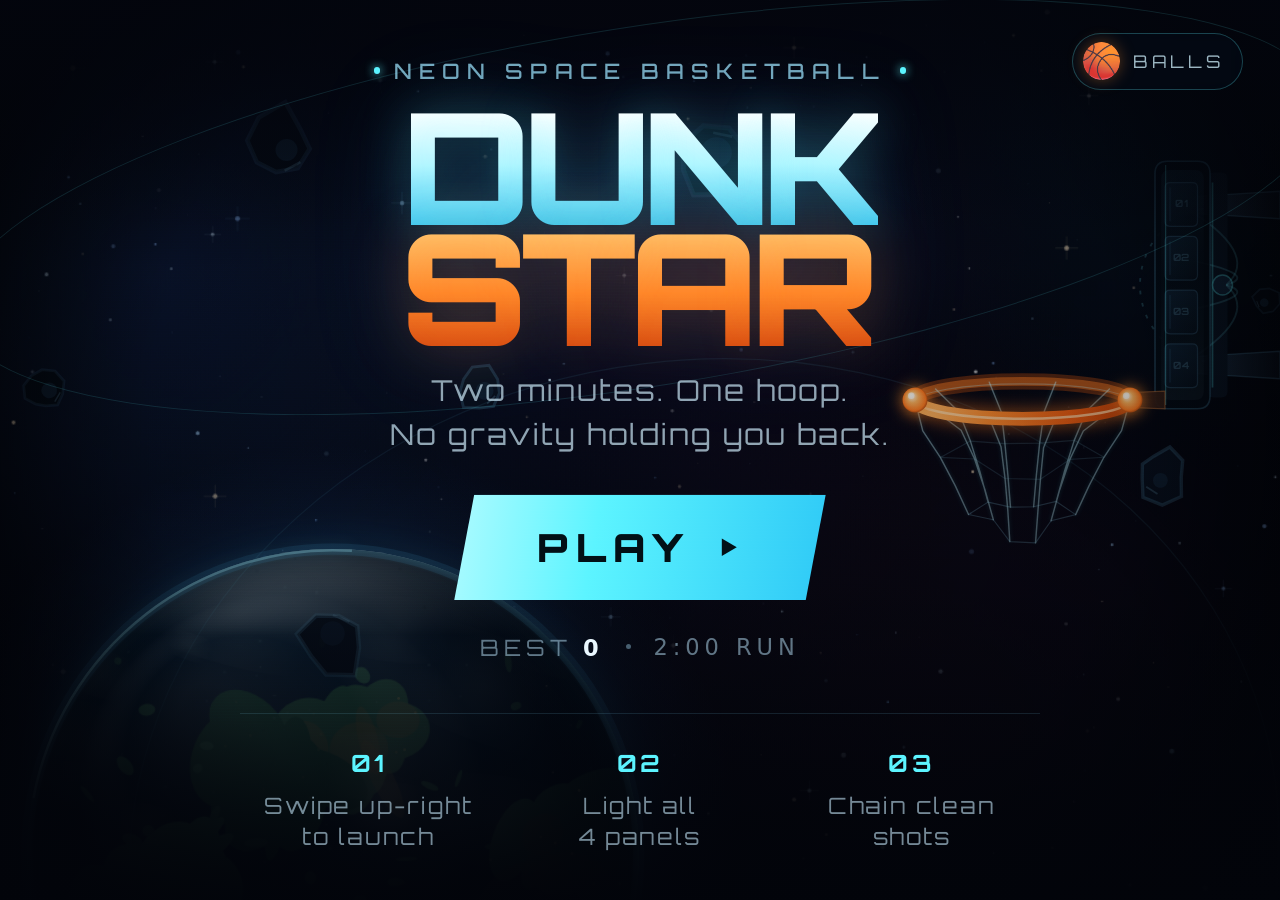
==== dunkstar/index.html @ ee6a5f6f "update 1.0" ====
<!DOCTYPE html>
<html lang="en">
<head>
  <meta charset="utf-8">
  <meta name="viewport" content="width=device-width, initial-scale=1, viewport-fit=cover, maximum-scale=1, user-scalable=no">
  <meta name="theme-color" content="#04060f">
  <meta name="color-scheme" content="dark">
  <meta name="description" content="DUNKSTAR — a two-minute neon space-basketball shootout. Drag to aim, chain clean shots and light all four backboard panels.">
  <title>DUNKSTAR — Neon Space Basketball</title>

  <!-- Installable app shell: home-screen icon, fullscreen launch, offline play. -->
  <link rel="manifest" href="./manifest.webmanifest">
  <meta name="mobile-web-app-capable" content="yes">
  <meta name="apple-mobile-web-app-capable" content="yes">
  <meta name="apple-mobile-web-app-status-bar-style" content="black-translucent">
  <meta name="apple-mobile-web-app-title" content="DUNKSTAR">
  <link rel="apple-touch-icon" sizes="180x180" href="./assets/icons/icon-180.png">
  <link rel="icon" type="image/svg+xml" href="./assets/icons/icon.svg">

  <link rel="stylesheet" href="./styles.css?v=12">
</head>
<body>
  <div id="app">
    <div id="stage">
      <canvas id="game" width="1280" height="720" aria-label="Dunkstar arcade basketball court"></canvas>

      <div id="hud" class="hud hidden">
        <div class="hud-top">
          <div class="hud-timer">
            <span class="hud-label">TIME</span>
            <span id="timer" class="timer">2:00</span>
            <div id="pips" class="pips" role="img" aria-label="Backboard panels lit: 0 of 4">
              <i></i><i></i><i></i><i></i>
            </div>
          </div>

          <div class="hud-score">
            <span class="hud-label">SCORE</span>
            <span id="score" class="score">0</span>
            <span id="best-hud" class="hud-best">BEST 0</span>
          </div>

          <div class="hud-buttons">
            <button id="btn-mute" class="icon-btn" type="button" aria-label="Mute sound" title="Sound">
              <svg viewBox="0 0 24 24" aria-hidden="true">
                <path class="spk" d="M4 9.5v5h3.4L13 19V5L7.4 9.5H4z"></path>
                <path class="wave" d="M16.2 8.4a5 5 0 0 1 0 7.2M18.9 5.7a8.8 8.8 0 0 1 0 12.6"></path>
                <path class="slash" d="M5 5l14 14"></path>
              </svg>
            </button>
            <button id="btn-pause" class="icon-btn" type="button" aria-label="Pause game" title="Pause">
              <svg viewBox="0 0 24 24" aria-hidden="true">
                <path class="fill" d="M7 5h3.6v14H7zM13.4 5H17v14h-3.6z"></path>
              </svg>
            </button>
          </div>
        </div>

        <div class="streak" id="streak">
          <div class="streak-top">
            <span id="streak-name">CLEAN SHOT</span>
            <span id="streak-mult">×1.0</span>
          </div>
          <div class="streak-track"><div id="streak-fill"></div></div>
        </div>

        <div id="powerups" class="powerups" aria-live="polite"></div>

        <div id="hint" class="hint">
          <span class="hint-arrow">&#8599;</span>
          <span>DRAG TO AIM &middot; RELEASE TO SHOOT</span>
        </div>
      </div>

      <div id="callout" class="callout hidden" aria-live="assertive">
        <span id="callout-main" class="callout-main"></span>
        <span id="callout-sub" class="callout-sub"></span>
      </div>

      <div id="flash" class="flash"></div>

      <div id="screens" class="screens">
        <section id="title-screen" class="screen screen-title">
          <button id="btn-balls" class="title-ball-btn" type="button" aria-haspopup="dialog" aria-controls="balls-screen">
            <img src="./assets/basketball.png" alt="">
            <span>BALLS</span>
          </button>
          <div class="title-orbit" aria-hidden="true"></div>
          <div class="title-content">
            <div class="eyebrow"><span class="eyebrow-dot"></span>NEON SPACE BASKETBALL<span class="eyebrow-dot"></span></div>
            <h1 class="logo" aria-label="Dunkstar"><span class="logo-dunk">DUNK</span><span class="logo-star">STAR</span></h1>
            <p class="tagline">Two minutes. One hoop.<br>No gravity holding you back.</p>
            <button id="btn-play" class="cta" type="button">
              <span>PLAY</span>
              <svg viewBox="0 0 24 24" aria-hidden="true"><path class="fill" d="M8 5.5l11 6.5-11 6.5z"></path></svg>
            </button>
            <div class="title-meta">
              <span>BEST <b id="best-title">0</b></span>
              <span class="sep"></span>
              <span>2:00 RUN</span>
            </div>
            <div class="how">
              <div class="how-item"><b>01</b><span>Swipe up-right<br>to launch</span></div>
              <div class="how-item"><b>02</b><span>Light all<br>4 panels</span></div>
              <div class="how-item"><b>03</b><span>Chain clean<br>shots</span></div>
            </div>
          </div>
        </section>

        <section id="balls-screen" class="screen screen-overlay hidden" role="dialog" aria-modal="true" aria-labelledby="balls-title">
          <div class="panel panel-balls">
            <div class="eyebrow">YOUR LOCKER</div>
            <h2 id="balls-title" class="panel-title">SELECT BALL</h2>
            <div id="ball-grid" class="ball-grid"></div>
            <p id="ball-note" class="ball-note">MORE BALLS COMING SOON</p>
            <button id="btn-balls-back" class="ghost-btn" type="button">BACK</button>
          </div>
        </section>

        <section id="results-screen" class="screen screen-overlay hidden">
          <div class="panel">
            <div class="eyebrow">FINAL BUZZER</div>
            <h2 class="panel-title">TIME</h2>
            <div class="result-score" id="result-score">0</div>
            <div class="new-best hidden" id="new-best">NEW PERSONAL BEST</div>
            <div class="stats">
              <div class="stat"><span>BASKETS</span><b id="stat-baskets">0</b></div>
              <div class="stat"><span>ACCURACY</span><b id="stat-accuracy">0%</b></div>
              <div class="stat"><span>BEST CLEAN</span><b id="stat-streak">0</b></div>
              <div class="stat"><span>BEST SCORE</span><b id="stat-best">0</b></div>
            </div>
            <button id="btn-again" class="cta" type="button"><span>PLAY AGAIN</span></button>
            <button id="btn-menu" class="ghost-btn" type="button">MENU</button>
          </div>
        </section>

        <section id="pause-screen" class="screen screen-overlay hidden">
          <div class="panel panel-compact">
            <div class="eyebrow">PAUSED</div>
            <h2 class="panel-title">HOLD UP</h2>
            <p class="panel-copy">The clock is frozen. Your shot is not.</p>
            <button id="btn-resume" class="cta" type="button"><span>RESUME</span></button>
            <button id="btn-quit" class="ghost-btn" type="button">QUIT TO MENU</button>
          </div>
        </section>
      </div>
    </div>
  </div>

  <script type="module" src="./src/main.js"></script>
</body>
</html>
---- dunkstar/styles.css ----
@font-face {
  font-family: 'Orbitron';
  src: url('./assets/fonts/orbitron.woff2') format('woff2');
  font-weight: 400 900;
  font-style: normal;
  font-display: swap;
}

:root {
  --ink: #04060f;
  --ink-2: #071022;
  --cyan: #5cf4ff;
  --orange: #ff8a2b;
  --amber: #ffc46b;
  --pink: #ff3ea5;
  --text: #eaf8ff;
  --dim: rgba(187, 218, 238, 0.62);
  --hair: rgba(122, 216, 255, 0.22);
  --font: 'Orbitron', 'Bahnschrift', 'Segoe UI', system-ui, sans-serif;
  --font-num: 'Bahnschrift', 'Segoe UI', system-ui, sans-serif;
}

* {
  box-sizing: border-box;
  margin: 0;
  padding: 0;
  -webkit-tap-highlight-color: transparent;
}

html,
body {
  height: 100%;
  overflow: hidden;
  background: #02040a;
}

body {
  display: grid;
  place-items: center;
  min-height: 100dvh;
  color: var(--text);
  font-family: var(--font);
  -webkit-user-select: none;
  user-select: none;
  overscroll-behavior: none;
  background:
    radial-gradient(900px 700px at 18% 12%, rgba(36, 92, 150, 0.24), transparent 65%),
    radial-gradient(800px 700px at 84% 82%, rgba(112, 34, 102, 0.2), transparent 65%),
    radial-gradient(700px 600px at 50% 50%, rgba(12, 32, 64, 0.5), transparent 70%),
    #02040a;
}

#app {
  display: grid;
  place-items: center;
  width: 100vw;
  height: 100dvh;
}

#stage {
  position: relative;
  overflow: hidden;
  /* main.js sets the exact pixel size; the stage fills the viewport at every
     aspect ratio instead of sitting inside a 16:9 letterbox. */
  width: 100vw;
  height: 100dvh;
  background: var(--ink);
  isolation: isolate;
}

#stage::after {
  content: '';
  position: absolute;
  inset: 0;
  pointer-events: none;
  background:
    repeating-linear-gradient(to bottom, rgba(255, 255, 255, 0.018) 0 1px, transparent 1px 3px);
  opacity: 0.5;
  mix-blend-mode: soft-light;
  z-index: 8;
}

#game {
  display: block;
  width: 100%;
  height: 100%;
  touch-action: none;
  cursor: crosshair;
}

.hidden {
  display: none !important;
}

/* ---------------------------------- HUD ---------------------------------- */

.hud {
  position: absolute;
  inset: 0;
  z-index: 5;
  padding:
    calc(34px * var(--s) + env(safe-area-inset-top, 0px))
    calc(30px * var(--s) + env(safe-area-inset-right, 0px))
    calc(34px * var(--s) + env(safe-area-inset-bottom, 0px))
    calc(30px * var(--s) + env(safe-area-inset-left, 0px));
  pointer-events: none;
  font-family: var(--font);
}

.hud-top {
  display: grid;
  grid-template-columns: 1fr auto 1fr;
  align-items: start;
  gap: calc(12px * var(--s));
}

.hud-label {
  display: block;
  font-size: calc(19px * var(--s));
  font-weight: 500;
  letter-spacing: 0.3em;
  color: rgba(180, 215, 235, 0.55);
  line-height: 1;
}

.hud-timer {
  padding-top: calc(2px * var(--s));
}

.timer {
  display: block;
  font-family: var(--font-num);
  margin-top: calc(8px * var(--s));
  font-size: calc(56px * var(--s));
  font-weight: 700;
  letter-spacing: 0.03em;
  line-height: 1;
  color: var(--text);
  text-shadow: 0 0 26px rgba(92, 244, 255, 0.25);
  font-variant-numeric: tabular-nums;
}

.timer.low {
  color: #ff6a6a;
  text-shadow: 0 0 30px rgba(255, 60, 90, 0.6);
  animation: lowPulse 0.9s ease-in-out infinite;
}

.pips {
  display: flex;
  gap: calc(9px * var(--s));
  margin-top: calc(16px * var(--s));
}

.pips i {
  display: block;
  width: calc(13px * var(--s));
  height: calc(13px * var(--s));
  transform: rotate(45deg);
  border: 1px solid rgba(92, 244, 255, 0.38);
  background: rgba(92, 244, 255, 0.03);
  transition: background 0.15s, box-shadow 0.15s, border-color 0.15s;
}

.pips i.lit {
  background: var(--cyan);
  border-color: #d9ffff;
  box-shadow: 0 0 14px rgba(92, 244, 255, 0.9), 0 0 30px rgba(92, 244, 255, 0.35);
}

.hud-score {
  text-align: center;
  min-width: calc(230px * var(--s));
}

.score {
  display: block;
  font-family: var(--font-num);
  margin-top: calc(2px * var(--s));
  font-size: calc(92px * var(--s));
  font-weight: 900;
  line-height: 0.95;
  letter-spacing: -0.03em;
  color: #f4fdff;
  text-shadow:
    0 0 30px rgba(92, 244, 255, 0.26),
    0 0 90px rgba(40, 160, 255, 0.12);
  font-variant-numeric: tabular-nums;
}

.score.bump {
  animation: scoreBump 0.22s ease-out;
}

.score.long {
  font-size: calc(72px * var(--s));
  letter-spacing: -0.035em;
}

.score.longer {
  font-size: calc(58px * var(--s));
  letter-spacing: -0.02em;
}

.hud-best {
  display: block;
  font-family: var(--font-num);
  margin-top: calc(8px * var(--s));
  font-size: calc(17px * var(--s));
  letter-spacing: 0.22em;
  color: rgba(178, 214, 236, 0.46);
}

.hud-buttons {
  justify-self: end;
  display: flex;
  gap: calc(10px * var(--s));
  padding-top: calc(2px * var(--s));
}

.icon-btn {
  pointer-events: auto;
  width: calc(62px * var(--s));
  height: calc(62px * var(--s));
  display: grid;
  place-items: center;
  border-radius: calc(12px * var(--s));
  border: 1px solid rgba(122, 216, 255, 0.24);
  background: rgba(7, 17, 31, 0.55);
  color: rgba(200, 236, 255, 0.8);
  cursor: pointer;
  transition: background 0.15s, border-color 0.15s, color 0.15s;
}

.icon-btn:hover {
  background: rgba(20, 48, 74, 0.72);
  border-color: rgba(122, 216, 255, 0.5);
  color: #fff;
}

.icon-btn:active {
  transform: scale(0.95);
}

.icon-btn svg {
  width: 58%;
  height: 58%;
  fill: none;
  stroke: currentColor;
  stroke-width: 1.7;
  stroke-linecap: round;
  stroke-linejoin: round;
}

.icon-btn svg .fill {
  fill: currentColor;
  stroke: none;
}

.icon-btn .slash {
  display: none;
  stroke: #ff6b8a;
}

.icon-btn.muted .wave {
  display: none;
}

.icon-btn.muted .slash {
  display: block;
}

.streak {
  position: absolute;
  top: calc(226px * var(--s));
  left: 50%;
  width: calc(370px * var(--s));
  transform: translateX(-50%);
  opacity: 0.85;
}

.streak-top {
  display: flex;
  justify-content: space-between;
  align-items: baseline;
  font-size: calc(17px * var(--s));
  letter-spacing: 0.22em;
  color: rgba(184, 222, 242, 0.6);
  margin-bottom: calc(7px * var(--s));
}

#streak-mult {
  font-family: var(--font-num);
  font-size: calc(20px * var(--s));
  font-weight: 700;
  color: var(--cyan);
}

.streak.hot #streak-name {
  color: var(--amber);
}

.streak.hot #streak-mult {
  color: var(--amber);
}

.streak-track {
  height: calc(3px * var(--s));
  background: rgba(110, 174, 210, 0.16);
  overflow: hidden;
}

#streak-fill {
  width: 0%;
  height: 100%;
  background: linear-gradient(90deg, rgba(92, 244, 255, 0.6), #fff);
  box-shadow: 0 0 12px rgba(92, 244, 255, 0.7);
  transition: width 0.22s ease-out;
}

.streak.hot #streak-fill {
  background: linear-gradient(90deg, rgba(255, 138, 43, 0.8), var(--amber));
  box-shadow: 0 0 16px rgba(255, 170, 60, 0.8);
}

.powerups {
  position: absolute;
  top: calc(156px * var(--s));
  left: calc(30px * var(--s));
  right: auto;
  display: flex;
  flex-direction: column;
  align-items: flex-start;
  gap: calc(9px * var(--s));
}

.pu-chip {
  min-width: calc(232px * var(--s));
  padding: calc(11px * var(--s)) calc(13px * var(--s)) calc(10px * var(--s));
  border: 1px solid color-mix(in srgb, var(--accent) 45%, transparent);
  border-left: 2px solid var(--accent);
  background: linear-gradient(90deg, rgba(6, 14, 26, 0.86), rgba(6, 14, 26, 0.55));
  box-shadow: 0 0 28px color-mix(in srgb, var(--accent) 14%, transparent);
  backdrop-filter: blur(4px);
  animation: chipIn 0.25s ease-out;
}

.pu-top {
  display: flex;
  align-items: baseline;
  justify-content: space-between;
  gap: calc(14px * var(--s));
}

.pu-tag {
  font-size: calc(21px * var(--s));
  font-weight: 900;
  color: var(--accent);
  letter-spacing: 0.06em;
}

.pu-label {
  font-size: calc(17px * var(--s));
  letter-spacing: 0.18em;
  color: rgba(218, 240, 252, 0.78);
}

.pu-bar {
  height: calc(2px * var(--s));
  margin-top: calc(8px * var(--s));
  background: rgba(255, 255, 255, 0.12);
}

.pu-bar i {
  display: block;
  height: 100%;
  width: 100%;
  background: var(--accent);
  box-shadow: 0 0 8px var(--accent);
}

.hint {
  position: absolute;
  right: calc(30px * var(--s));
  left: auto;
  bottom: calc(32px * var(--s));
  transform: none;
  display: flex;
  align-items: center;
  gap: calc(12px * var(--s));
  font-size: calc(18px * var(--s));
  letter-spacing: 0.2em;
  color: rgba(200, 232, 248, 0.6);
  white-space: nowrap;
  transition: opacity 0.2s;
}

.hint.fade {
  opacity: 0;
}

.hint-arrow {
  display: inline-grid;
  place-items: center;
  width: calc(38px * var(--s));
  height: calc(38px * var(--s));
  border: 1px solid rgba(92, 244, 255, 0.35);
  border-radius: 50%;
  color: var(--cyan);
  font-size: calc(20px * var(--s));
  animation: hintFloat 1.8s ease-in-out infinite;
}

/* -------------------------------- screens -------------------------------- */

.screens {
  position: absolute;
  inset: 0;
  z-index: 6;
  pointer-events: none;
}

.screen {
  position: absolute;
  inset: 0;
  pointer-events: auto;
  display: flex;
  flex-direction: column;
  align-items: center;
  justify-content: center;
  text-align: center;
}

.screen-title {
  justify-content: flex-start;
  /* Percentage padding resolves against width; 4.5% keeps the tall title
     stack inside a 16:9 stage. */
  padding-top: 4.5%;
  background:
    linear-gradient(180deg, rgba(3, 5, 13, 0.78) 0%, rgba(3, 5, 13, 0.12) 30%, rgba(3, 5, 13, 0.28) 58%, rgba(2, 4, 10, 0.94) 100%);
}

.screen-overlay {
  z-index: 5;
  background: rgba(2, 5, 11, 0.7);
  backdrop-filter: blur(9px) saturate(0.8);
  animation: fadeIn 0.22s ease-out;
}

.title-ball-btn {
  position: absolute;
  top: calc(26px * var(--s) + env(safe-area-inset-top, 0px));
  right: calc(30px * var(--s) + env(safe-area-inset-right, 0px));
  z-index: 4;
  display: inline-flex;
  align-items: center;
  gap: calc(10px * var(--s));
  padding: calc(7px * var(--s)) calc(14px * var(--s)) calc(7px * var(--s)) calc(8px * var(--s));
  border: 1px solid rgba(92, 244, 255, 0.25);
  border-radius: 999px;
  background: rgba(4, 12, 24, 0.55);
  color: rgba(205, 238, 250, 0.76);
  font-family: var(--font);
  font-size: calc(14px * var(--s));
  letter-spacing: 0.22em;
  cursor: pointer;
  pointer-events: auto;
  backdrop-filter: blur(5px);
  transition: border-color 0.15s, color 0.15s, background 0.15s;
}

.title-ball-btn img {
  width: calc(30px * var(--s));
  height: calc(30px * var(--s));
  border-radius: 50%;
  object-fit: cover;
  filter: drop-shadow(0 0 8px rgba(255, 140, 40, 0.35));
}

.title-ball-btn:hover {
  border-color: rgba(92, 244, 255, 0.6);
  color: #fff;
  background: rgba(8, 24, 42, 0.75);
}

.title-content {
  position: relative;
  z-index: 2;
  width: 88%;
  max-width: calc(640px * var(--s));
  display: flex;
  flex-direction: column;
  align-items: center;
}

.eyebrow {
  display: flex;
  align-items: center;
  gap: calc(11px * var(--s));
  font-size: calc(17px * var(--s));
  letter-spacing: 0.34em;
  color: rgba(160, 230, 255, 0.72);
  font-weight: 500;
}

.eyebrow-dot {
  width: calc(5px * var(--s));
  height: calc(5px * var(--s));
  border-radius: 50%;
  background: var(--cyan);
  box-shadow: 0 0 10px var(--cyan);
}

.logo {
  margin: calc(18px * var(--s)) 0 calc(14px * var(--s));
  font-size: calc(124px * var(--s));
  font-weight: 900;
  line-height: 0.78;
  letter-spacing: -0.055em;
  display: flex;
  flex-direction: column;
  align-items: center;
  filter: drop-shadow(0 0 44px rgba(40, 160, 255, 0.18));
}

.logo-dunk {
  background: linear-gradient(180deg, #ffffff 8%, #bff7ff 48%, #39c9f5 100%);
  -webkit-background-clip: text;
  background-clip: text;
  color: transparent;
  text-shadow: 0 0 50px rgba(92, 244, 255, 0.25);
}

.logo-star {
  background: linear-gradient(180deg, var(--amber) 5%, var(--orange) 55%, #d64c12 100%);
  -webkit-background-clip: text;
  background-clip: text;
  color: transparent;
  padding-right: 0.06em;
  text-shadow: 0 0 60px rgba(255, 120, 30, 0.25);
}

.title-orbit {
  position: absolute;
  top: 23%;
  left: 50%;
  width: 108%;
  height: 40%;
  transform: translate(-50%, -50%) rotate(-9deg);
  border: 1px solid rgba(92, 244, 255, 0.13);
  border-radius: 50%;
  pointer-events: none;
}

.title-orbit::after {
  content: '';
  position: absolute;
  top: 48%;
  right: -4px;
  width: calc(9px * var(--s));
  height: calc(9px * var(--s));
  border-radius: 50%;
  background: var(--cyan);
  box-shadow: 0 0 18px var(--cyan);
}

.tagline {
  margin-top: calc(2px * var(--s));
  font-size: calc(23px * var(--s));
  line-height: 1.55;
  letter-spacing: 0.07em;
  color: rgba(204, 232, 247, 0.7);
  font-weight: 400;
}

.cta {
  position: relative;
  display: inline-flex;
  align-items: center;
  justify-content: center;
  gap: calc(16px * var(--s));
  margin-top: calc(30px * var(--s));
  padding: calc(23px * var(--s)) calc(66px * var(--s));
  border: 0;
  cursor: pointer;
  color: #021016;
  background: linear-gradient(100deg, #aefbff, var(--cyan) 38%, #2ec9f6 100%);
  clip-path: polygon(calc(16px * var(--s)) 0, 100% 0, calc(100% - calc(16px * var(--s))) 100%, 0 100%);
  font-family: var(--font);
  font-size: calc(31px * var(--s));
  font-weight: 900;
  letter-spacing: 0.2em;
  box-shadow: 0 0 50px rgba(92, 244, 255, 0.35);
  transition: transform 0.12s ease, filter 0.12s ease;
  pointer-events: auto;
}

.cta:hover {
  filter: brightness(1.08);
  transform: translateY(-1px);
}

.cta:active {
  transform: scale(0.97);
}

.cta svg {
  width: calc(26px * var(--s));
  height: calc(26px * var(--s));
  fill: currentColor;
}

.title-meta {
  display: flex;
  align-items: center;
  gap: calc(18px * var(--s));
  margin-top: calc(26px * var(--s));
  font-size: calc(18px * var(--s));
  letter-spacing: 0.22em;
  color: rgba(172, 209, 231, 0.55);
}

.title-meta b {
  color: var(--text);
  font-family: var(--font-num);
  font-weight: 700;
}

.title-meta span:last-child {
  font-family: var(--font-num);
}

.sep {
  width: calc(4px * var(--s));
  height: calc(4px * var(--s));
  border-radius: 50%;
  background: rgba(150, 200, 225, 0.45);
}

.how {
  display: grid;
  grid-template-columns: repeat(3, 1fr);
  gap: calc(12px * var(--s));
  width: 100%;
  margin-top: calc(42px * var(--s));
  padding-top: calc(26px * var(--s));
  border-top: 1px solid rgba(120, 205, 240, 0.14);
}

.how-item {
  display: flex;
  flex-direction: column;
  gap: calc(8px * var(--s));
  align-items: center;
  font-size: calc(18px * var(--s));
  line-height: 1.4;
  letter-spacing: 0.08em;
  color: rgba(185, 218, 236, 0.62);
}

.how-item b {
  font-size: calc(19px * var(--s));
  color: var(--cyan);
  letter-spacing: 0.14em;
  font-weight: 700;
}

.panel {
  width: 86%;
  max-width: calc(560px * var(--s));
  padding: calc(42px * var(--s)) calc(38px * var(--s)) calc(36px * var(--s));
  border: 1px solid rgba(92, 244, 255, 0.24);
  border-radius: calc(18px * var(--s));
  background:
    linear-gradient(155deg, rgba(12, 23, 42, 0.96), rgba(4, 8, 17, 0.98));
  box-shadow:
    0 0 90px rgba(30, 140, 255, 0.12),
    inset 0 0 70px rgba(30, 120, 255, 0.045);
  animation: panelIn 0.28s cubic-bezier(0.2, 0.9, 0.2, 1);
}

.panel-compact {
  max-width: calc(500px * var(--s));
}

.panel-balls {
  max-width: calc(820px * var(--s));
}

.ball-grid {
  display: flex;
  flex-wrap: wrap;
  justify-content: center;
  gap: calc(14px * var(--s));
  margin: calc(4px * var(--s)) 0 calc(14px * var(--s));
}

.ball-card {
  width: calc(160px * var(--s));
  padding: calc(14px * var(--s)) calc(12px * var(--s)) calc(12px * var(--s));
  border: 1px solid rgba(110, 190, 230, 0.18);
  border-radius: calc(10px * var(--s));
  background: rgba(8, 18, 32, 0.55);
  color: var(--text);
  font-family: var(--font);
  cursor: pointer;
  display: flex;
  flex-direction: column;
  align-items: center;
  gap: calc(7px * var(--s));
  transition: border-color 0.15s, background 0.15s, box-shadow 0.15s;
}

.ball-card:hover:not(:disabled) {
  border-color: rgba(92, 244, 255, 0.55);
  background: rgba(10, 26, 44, 0.8);
}

.ball-card.selected {
  border-color: rgba(92, 244, 255, 0.78);
  background: rgba(10, 30, 48, 0.88);
  box-shadow: 0 0 calc(28px * var(--s)) rgba(92, 244, 255, 0.12);
}

.ball-card.locked {
  border-color: rgba(110, 190, 230, 0.1);
  background: rgba(8, 18, 32, 0.38);
  cursor: not-allowed;
}

.ball-card.locked .ball-card-art {
  opacity: 0.5;
  filter: saturate(0.6);
}

.ball-card.locked .ball-card-name {
  color: rgba(220, 238, 248, 0.62);
}

.ball-card.locked .ball-card-status {
  color: rgba(255, 196, 107, 0.92);
  font-weight: 700;
}

.ball-card-art {
  position: relative;
  display: grid;
  place-items: center;
  width: calc(104px * var(--s));
  height: calc(104px * var(--s));
  border-radius: 50%;
  background: radial-gradient(circle at 38% 32%, var(--ball-tint, rgba(92, 244, 255, 0.14)), rgba(3, 10, 20, 0.15) 68%);
  box-shadow: inset 0 0 0 1px var(--ball-tint, rgba(92, 244, 255, 0.12));
}

.ball-card-art img,
.ball-card-art canvas {
  width: 82%;
  height: 82%;
  object-fit: contain;
  filter: drop-shadow(0 0 14px var(--ball-glow, rgba(92, 244, 255, 0.3)));
}

.ball-card-art canvas {
  display: block;
}

.ball-lock {
  position: absolute;
  inset: 0;
  display: grid;
  place-items: center;
  border-radius: 50%;
  background: rgba(2, 7, 14, 0.58);
  color: rgba(235, 246, 252, 0.92);
  font-size: calc(10px * var(--s));
  letter-spacing: 0.14em;
}

.ball-card-name {
  font-size: calc(16px * var(--s));
  font-weight: 700;
  letter-spacing: 0.16em;
}

.ball-card-status {
  color: rgba(162, 202, 224, 0.55);
  font-size: calc(10px * var(--s));
  letter-spacing: 0.12em;
}

.ball-card.selected .ball-card-status {
  color: var(--cyan);
}

.ball-note {
  margin: 0 0 calc(14px * var(--s));
  color: rgba(172, 209, 231, 0.5);
  font-size: calc(12px * var(--s));
  letter-spacing: 0.18em;
}

.panel-balls .ghost-btn {
  margin-top: 0;
}

.panel-title {
  margin: calc(12px * var(--s)) 0 calc(18px * var(--s));
  font-size: calc(42px * var(--s));
  font-weight: 900;
  letter-spacing: 0.1em;
  color: var(--text);
}

.panel-copy {
  font-size: calc(19px * var(--s));
  line-height: 1.6;
  letter-spacing: 0.06em;
  color: var(--dim);
  margin-bottom: calc(10px * var(--s));
}

.result-score {
  font-family: var(--font-num);
  font-size: calc(104px * var(--s));
  font-weight: 900;
  line-height: 1;
  letter-spacing: -0.03em;
  color: var(--amber);
  text-shadow: 0 0 50px rgba(255, 170, 60, 0.35);
  font-variant-numeric: tabular-nums;
}

.result-score.long {
  font-size: calc(78px * var(--s));
}

.new-best {
  display: inline-block;
  margin-top: calc(14px * var(--s));
  padding: calc(7px * var(--s)) calc(16px * var(--s));
  border: 1px solid rgba(255, 196, 107, 0.5);
  border-radius: 999px;
  font-size: calc(15px * var(--s));
  letter-spacing: 0.24em;
  color: var(--amber);
  background: rgba(255, 170, 50, 0.08);
  animation: bestPulse 1.2s ease-in-out infinite;
}

.stats {
  display: grid;
  grid-template-columns: 1fr 1fr;
  gap: calc(10px * var(--s));
  margin: calc(26px * var(--s)) 0 calc(12px * var(--s));
  text-align: left;
}

.stat {
  padding: calc(14px * var(--s)) calc(16px * var(--s));
  border: 1px solid rgba(110, 190, 230, 0.14);
  background: rgba(8, 18, 32, 0.5);
}

.stat span {
  display: block;
  font-size: calc(18px * var(--s));
  letter-spacing: 0.2em;
  color: rgba(170, 208, 230, 0.52);
}

.stat b {
  display: block;
  margin-top: calc(5px * var(--s));
  font-family: var(--font-num);
  font-size: calc(34px * var(--s));
  font-weight: 700;
  color: var(--text);
  font-variant-numeric: tabular-nums;
}

.panel .cta {
  width: 100%;
  margin-top: calc(18px * var(--s));
  padding-left: calc(20px * var(--s));
  padding-right: calc(20px * var(--s));
}

.ghost-btn {
  margin-top: calc(13px * var(--s));
  padding: calc(13px * var(--s)) calc(26px * var(--s));
  border: 1px solid rgba(122, 200, 235, 0.24);
  background: transparent;
  color: rgba(196, 228, 244, 0.65);
  font-family: var(--font);
  font-size: calc(19px * var(--s));
  letter-spacing: 0.22em;
  cursor: pointer;
  pointer-events: auto;
  transition: border-color 0.15s, color 0.15s;
}

.ghost-btn:hover {
  border-color: rgba(92, 244, 255, 0.55);
  color: #fff;
}

/* -------------------------------- callout -------------------------------- */

.callout {
  position: absolute;
  left: 50%;
  top: 41%;
  z-index: 7;
  transform: translate(-50%, -50%);
  display: flex;
  flex-direction: column;
  align-items: center;
  gap: calc(10px * var(--s));
  pointer-events: none;
  text-align: center;
  width: 90%;
}

.callout-main {
  font-size: calc(178px * var(--s));
  font-weight: 900;
  line-height: 1;
  letter-spacing: -0.02em;
  color: #fff;
  text-shadow:
    0 0 34px rgba(92, 244, 255, 0.65),
    0 0 100px rgba(60, 150, 255, 0.35);
  font-variant-numeric: tabular-nums;
}

.callout-sub {
  font-size: calc(22px * var(--s));
  letter-spacing: 0.28em;
  color: rgba(210, 242, 255, 0.72);
}

.callout.pop .callout-main {
  animation: calloutPop 0.42s cubic-bezier(0.16, 1.2, 0.3, 1);
}

.callout.fade {
  opacity: 0;
  transition: opacity 0.28s ease-out;
}

.callout.mode-final .callout-main {
  font-size: calc(60px * var(--s));
  letter-spacing: 0.14em;
  color: var(--amber);
  text-shadow: 0 0 40px rgba(255, 150, 40, 0.6);
}

.callout.mode-final .callout-sub {
  color: rgba(255, 200, 130, 0.8);
}

.callout.mode-power .callout-main {
  font-size: calc(54px * var(--s));
  letter-spacing: 0.1em;
  color: var(--callout-color, var(--cyan));
  text-shadow: 0 0 40px var(--callout-color, var(--cyan));
}

.callout.mode-power .callout-sub {
  color: rgba(220, 244, 255, 0.72);
}

.callout.mode-go .callout-main {
  color: var(--amber);
  text-shadow: 0 0 44px rgba(255, 170, 60, 0.7);
}

.flash {
  position: absolute;
  inset: 0;
  z-index: 7;
  pointer-events: none;
  opacity: 0;
  background: var(--cyan);
  mix-blend-mode: screen;
}

.flash.on {
  animation: flashOut 0.4s ease-out;
}

/* ------------------------------- animation ------------------------------- */

@keyframes lowPulse {
  0%, 100% { opacity: 1; }
  50% { opacity: 0.55; }
}

@keyframes scoreBump {
  0% { transform: scale(1); }
  35% { transform: scale(1.11); color: var(--cyan); }
  100% { transform: scale(1); }
}

@keyframes hintFloat {
  0%, 100% { transform: translateY(0); }
  50% { transform: translateY(-4px); }
}

@keyframes chipIn {
  from { opacity: 0; transform: translateX(-14px); }
  to { opacity: 1; transform: translateX(0); }
}

@keyframes fadeIn {
  from { opacity: 0; }
  to { opacity: 1; }
}

@keyframes panelIn {
  from { opacity: 0; transform: translateY(18px) scale(0.97); }
  to { opacity: 1; transform: translateY(0) scale(1); }
}

@keyframes bestPulse {
  0%, 100% { box-shadow: 0 0 0 rgba(255, 196, 107, 0); }
  50% { box-shadow: 0 0 28px rgba(255, 196, 107, 0.25); }
}

@keyframes calloutPop {
  0% { transform: scale(0.62); opacity: 0; }
  55% { transform: scale(1.05); opacity: 1; }
  100% { transform: scale(1); opacity: 1; }
}

@keyframes flashOut {
  0% { opacity: 0.3; }
  100% { opacity: 0; }
}

@media (max-width: 760px), (max-height: 720px) {
  #stage {
    border-radius: 0;
    box-shadow: none;
  }
}

/* Short landscape phones: 0.54x scaled type is too small to read. Keep the
   scaled panel shape but enforce practical minimums for the locker. */
@media (max-height: 600px) {
  .title-ball-btn {
    gap: 7px;
    padding: 5px 10px 5px 6px;
    font-size: max(calc(14px * var(--s)), 9px);
  }

  .title-ball-btn img {
    width: max(calc(30px * var(--s)), 20px);
    height: max(calc(30px * var(--s)), 20px);
  }

  .panel-balls {
    max-width: 640px;
  }

  .panel-balls .eyebrow {
    font-size: max(calc(17px * var(--s)), 10px);
  }

  .panel-balls .panel-title {
    margin: 7px 0 10px;
    font-size: max(calc(42px * var(--s)), 24px);
  }

  .ball-grid {
    gap: 10px;
    margin: 2px 0 10px;
  }

  .ball-card {
    width: max(calc(160px * var(--s)), 118px);
    padding: 9px 10px 8px;
    gap: 5px;
  }

  .ball-card-art {
    width: max(calc(104px * var(--s)), 72px);
    height: max(calc(104px * var(--s)), 72px);
  }

  .ball-card-name {
    font-size: max(calc(16px * var(--s)), 11px);
  }

  .ball-card-status {
    font-size: max(calc(10px * var(--s)), 8px);
  }

  .ball-card.locked .ball-card-status {
    font-size: 9px;
    letter-spacing: 0.08em;
  }

  .ball-lock {
    font-size: 9px;
  }

  .ball-note {
    margin-bottom: 9px;
    font-size: max(calc(12px * var(--s)), 8px);
  }

  .panel-balls .ghost-btn {
    padding: 8px 18px;
    font-size: max(calc(19px * var(--s)), 11px);
  }
}

/* Portrait phones and tablets: the arena is tall, so the HUD, title stack and
   locker are re-pitched for a narrow screen instead of a 16:9 one. Type gets a
   practical floor because --s is much smaller here. */
@media (orientation: portrait) {
  .hud-label {
    font-size: max(calc(19px * var(--s)), 9px);
    letter-spacing: 0.22em;
  }

  .timer {
    font-size: max(calc(56px * var(--s)), 30px);
  }

  .score {
    font-size: max(calc(92px * var(--s)), 44px);
  }

  .hud-score {
    min-width: 0;
  }

  .hud-best {
    font-size: max(calc(17px * var(--s)), 8px);
    letter-spacing: 0.14em;
  }

  .hud-buttons {
    gap: 6px;
  }

  .icon-btn {
    width: max(calc(62px * var(--s)), 34px);
    height: max(calc(62px * var(--s)), 34px);
  }

  .pips {
    gap: 6px;
    margin-top: 10px;
  }

  .pips i {
    width: max(calc(13px * var(--s)), 7px);
    height: max(calc(13px * var(--s)), 7px);
  }

  .streak {
    top: calc(196px * var(--s));
    width: 74%;
  }

  .streak-top {
    font-size: max(calc(17px * var(--s)), 8px);
    letter-spacing: 0.14em;
  }

  #streak-mult {
    font-size: max(calc(20px * var(--s)), 10px);
  }

  .powerups {
    top: calc(150px * var(--s));
    left: calc(18px * var(--s));
  }

  .pu-chip {
    min-width: max(calc(232px * var(--s)), 148px);
    padding: 8px 10px;
  }

  .pu-tag {
    font-size: max(calc(21px * var(--s)), 12px);
  }

  .pu-label {
    font-size: max(calc(17px * var(--s)), 8px);
    letter-spacing: 0.1em;
  }

  .hint {
    right: calc(18px * var(--s) + env(safe-area-inset-right, 0px));
    bottom: calc(22px * var(--s) + env(safe-area-inset-bottom, 0px));
    font-size: max(calc(18px * var(--s)), 9px);
    gap: 8px;
  }

  .hint-arrow {
    width: max(calc(38px * var(--s)), 22px);
    height: max(calc(38px * var(--s)), 22px);
    font-size: max(calc(20px * var(--s)), 11px);
  }

  .screen-title {
    padding-top: calc(11% + env(safe-area-inset-top, 0px));
  }

  .logo {
    font-size: max(calc(124px * var(--s)), 56px);
  }

  .tagline {
    font-size: max(calc(23px * var(--s)), 12px);
  }

  .cta {
    margin-top: max(calc(30px * var(--s)), 16px);
    padding: max(calc(23px * var(--s)), 13px) max(calc(66px * var(--s)), 40px);
    font-size: max(calc(31px * var(--s)), 17px);
  }

  .title-meta,
  .how-item {
    font-size: max(calc(18px * var(--s)), 9px);
  }

  .how-item b {
    font-size: max(calc(19px * var(--s)), 10px);
  }

  .how {
    margin-top: max(calc(42px * var(--s)), 26px);
    padding-top: max(calc(26px * var(--s)), 16px);
  }

  .title-ball-btn {
    top: calc(20px * var(--s) + env(safe-area-inset-top, 0px));
    font-size: max(calc(14px * var(--s)), 9px);
  }

  .title-ball-btn img {
    width: max(calc(30px * var(--s)), 20px);
    height: max(calc(30px * var(--s)), 20px);
  }

  .panel {
    width: 92%;
    padding: max(calc(30px * var(--s)), 18px) max(calc(24px * var(--s)), 14px);
  }

  .panel-balls {
    max-width: 96%;
  }

  .panel-balls .eyebrow {
    font-size: max(calc(17px * var(--s)), 9px);
  }

  .panel-balls .panel-title {
    margin: 8px 0 12px;
    font-size: max(calc(42px * var(--s)), 22px);
  }

  .ball-grid {
    gap: 8px;
    margin: 2px 0 10px;
  }

  /* Two columns: four cards in one row is unreadable on a phone. */
  .ball-card {
    width: calc(50% - 4px);
    padding: 10px 8px 9px;
    gap: 5px;
  }

  .ball-card-art {
    width: max(calc(104px * var(--s)), 72px);
    height: max(calc(104px * var(--s)), 72px);
  }

  .ball-card-name {
    font-size: max(calc(16px * var(--s)), 11px);
  }

  .ball-card-status {
    font-size: max(calc(10px * var(--s)), 8px);
    letter-spacing: 0.06em;
  }

  .ball-card.locked .ball-card-status {
    font-size: 9px;
    letter-spacing: 0.04em;
  }

  .ball-lock {
    font-size: 9px;
  }

  .ball-note {
    font-size: max(calc(12px * var(--s)), 8px);
    letter-spacing: 0.1em;
  }

  .panel-title {
    font-size: max(calc(42px * var(--s)), 24px);
  }

  .panel-copy {
    font-size: max(calc(19px * var(--s)), 11px);
  }

  .result-score {
    font-size: max(calc(104px * var(--s)), 52px);
  }

  .stats {
    margin: 18px 0 8px;
  }

  .stat {
    padding: 10px;
  }

  .stat span {
    font-size: max(calc(18px * var(--s)), 9px);
  }

  .stat b {
    font-size: max(calc(34px * var(--s)), 18px);
  }

  .ghost-btn {
    font-size: max(calc(19px * var(--s)), 11px);
    padding: 10px 18px;
  }

  .panel .cta {
    font-size: max(calc(31px * var(--s)), 16px);
    padding-top: 14px;
    padding-bottom: 14px;
  }

  .callout {
    top: 36%;
  }

  .callout.mode-final .callout-main {
    font-size: max(calc(60px * var(--s)), 30px);
  }

  .callout.mode-power .callout-main {
    font-size: max(calc(54px * var(--s)), 28px);
  }

  .callout-sub {
    font-size: max(calc(22px * var(--s)), 11px);
    letter-spacing: 0.18em;
  }
}

@media (prefers-reduced-motion: reduce) {
  *,
  *::before,
  *::after {
    animation-duration: 0.001ms !important;
    animation-iteration-count: 1 !important;
    transition-duration: 0.001ms !important;
  }
}
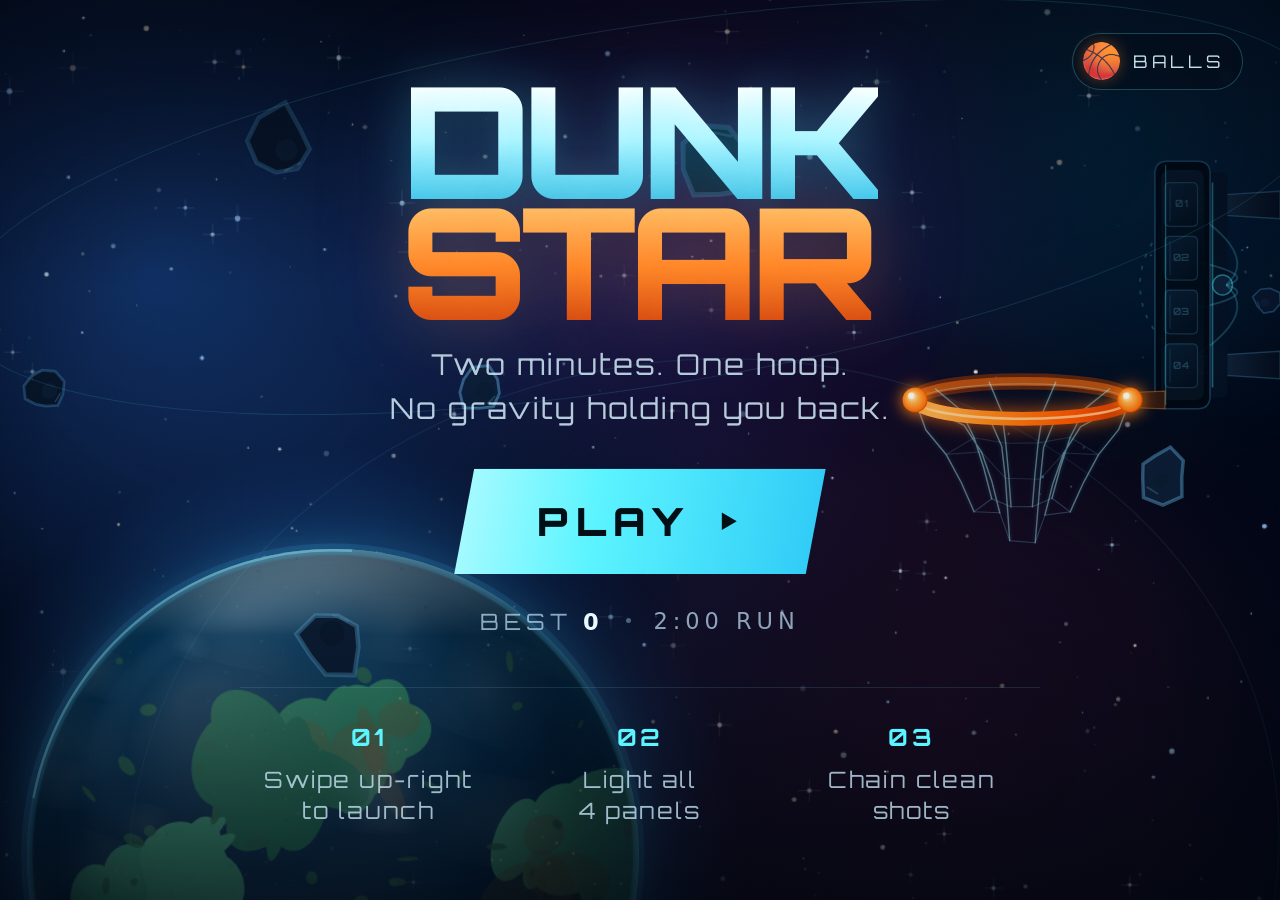
==== commit 567cb3b3: "update 1.1" ====
--- a/dunkstar/index.html
+++ b/dunkstar/index.html
@@ -6,7 +6,7 @@
   <meta name="theme-color" content="#04060f">
   <meta name="color-scheme" content="dark">
   <meta name="description" content="DUNKSTAR — a two-minute neon space-basketball shootout. Drag to aim, chain clean shots and light all four backboard panels.">
-  <title>DUNKSTAR — Neon Space Basketball</title>
+  <title>DUNKSTAR</title>
 
   <!-- Installable app shell: home-screen icon, fullscreen launch, offline play. -->
   <link rel="manifest" href="./manifest.webmanifest">
@@ -17,7 +17,7 @@
   <link rel="apple-touch-icon" sizes="180x180" href="./assets/icons/icon-180.png">
   <link rel="icon" type="image/svg+xml" href="./assets/icons/icon.svg">
 
-  <link rel="stylesheet" href="./styles.css?v=12">
+  <link rel="stylesheet" href="./styles.css?v=14">
 </head>
 <body>
   <div id="app">
@@ -87,7 +87,6 @@
           </button>
           <div class="title-orbit" aria-hidden="true"></div>
           <div class="title-content">
-            <div class="eyebrow"><span class="eyebrow-dot"></span>NEON SPACE BASKETBALL<span class="eyebrow-dot"></span></div>
             <h1 class="logo" aria-label="Dunkstar"><span class="logo-dunk">DUNK</span><span class="logo-star">STAR</span></h1>
             <p class="tagline">Two minutes. One hoop.<br>No gravity holding you back.</p>
             <button id="btn-play" class="cta" type="button">
--- a/dunkstar/styles.css
+++ b/dunkstar/styles.css
@@ -75,7 +75,7 @@
   pointer-events: none;
   background:
     repeating-linear-gradient(to bottom, rgba(255, 255, 255, 0.018) 0 1px, transparent 1px 3px);
-  opacity: 0.5;
+  opacity: 0.26;
   mix-blend-mode: soft-light;
   z-index: 8;
 }
@@ -86,6 +86,8 @@
   height: 100%;
   touch-action: none;
   cursor: crosshair;
+  /* Lift the neon palette at composite time: one GPU pass, no per-draw cost. */
+  filter: saturate(1.14) contrast(1.03);
 }
 
 .hidden {
@@ -119,7 +121,7 @@
   font-size: calc(19px * var(--s));
   font-weight: 500;
   letter-spacing: 0.3em;
-  color: rgba(180, 215, 235, 0.55);
+  color: rgba(196, 228, 245, 0.74);
   line-height: 1;
 }
 
@@ -208,7 +210,7 @@
   margin-top: calc(8px * var(--s));
   font-size: calc(17px * var(--s));
   letter-spacing: 0.22em;
-  color: rgba(178, 214, 236, 0.46);
+  color: rgba(190, 222, 242, 0.64);
 }
 
 .hud-buttons {
@@ -285,7 +287,7 @@
   align-items: baseline;
   font-size: calc(17px * var(--s));
   letter-spacing: 0.22em;
-  color: rgba(184, 222, 242, 0.6);
+  color: rgba(200, 234, 250, 0.76);
   margin-bottom: calc(7px * var(--s));
 }
 
@@ -390,7 +392,7 @@
   gap: calc(12px * var(--s));
   font-size: calc(18px * var(--s));
   letter-spacing: 0.2em;
-  color: rgba(200, 232, 248, 0.6);
+  color: rgba(212, 240, 252, 0.76);
   white-space: nowrap;
   transition: opacity 0.2s;
 }
@@ -437,13 +439,13 @@
      stack inside a 16:9 stage. */
   padding-top: 4.5%;
   background:
-    linear-gradient(180deg, rgba(3, 5, 13, 0.78) 0%, rgba(3, 5, 13, 0.12) 30%, rgba(3, 5, 13, 0.28) 58%, rgba(2, 4, 10, 0.94) 100%);
+    linear-gradient(180deg, rgba(3, 8, 18, 0.55) 0%, rgba(3, 8, 18, 0.03) 32%, rgba(3, 8, 18, 0.14) 60%, rgba(2, 6, 14, 0.76) 100%);
 }
 
 .screen-overlay {
   z-index: 5;
-  background: rgba(2, 5, 11, 0.7);
-  backdrop-filter: blur(9px) saturate(0.8);
+  background: rgba(2, 6, 14, 0.56);
+  backdrop-filter: blur(9px) saturate(1.05);
   animation: fadeIn 0.22s ease-out;
 }
 
@@ -459,7 +461,7 @@
   border: 1px solid rgba(92, 244, 255, 0.25);
   border-radius: 999px;
   background: rgba(4, 12, 24, 0.55);
-  color: rgba(205, 238, 250, 0.76);
+  color: rgba(220, 246, 255, 0.9);
   font-family: var(--font);
   font-size: calc(14px * var(--s));
   letter-spacing: 0.22em;
@@ -569,7 +571,7 @@
   font-size: calc(23px * var(--s));
   line-height: 1.55;
   letter-spacing: 0.07em;
-  color: rgba(204, 232, 247, 0.7);
+  color: rgba(214, 240, 252, 0.84);
   font-weight: 400;
 }
 
@@ -617,7 +619,7 @@
   margin-top: calc(26px * var(--s));
   font-size: calc(18px * var(--s));
   letter-spacing: 0.22em;
-  color: rgba(172, 209, 231, 0.55);
+  color: rgba(190, 222, 242, 0.72);
 }
 
 .title-meta b {
@@ -655,7 +657,7 @@
   font-size: calc(18px * var(--s));
   line-height: 1.4;
   letter-spacing: 0.08em;
-  color: rgba(185, 218, 236, 0.62);
+  color: rgba(200, 230, 246, 0.78);
 }
 
 .how-item b {
@@ -795,7 +797,7 @@
 
 .ball-note {
   margin: 0 0 calc(14px * var(--s));
-  color: rgba(172, 209, 231, 0.5);
+  color: rgba(188, 220, 240, 0.64);
   font-size: calc(12px * var(--s));
   letter-spacing: 0.18em;
 }
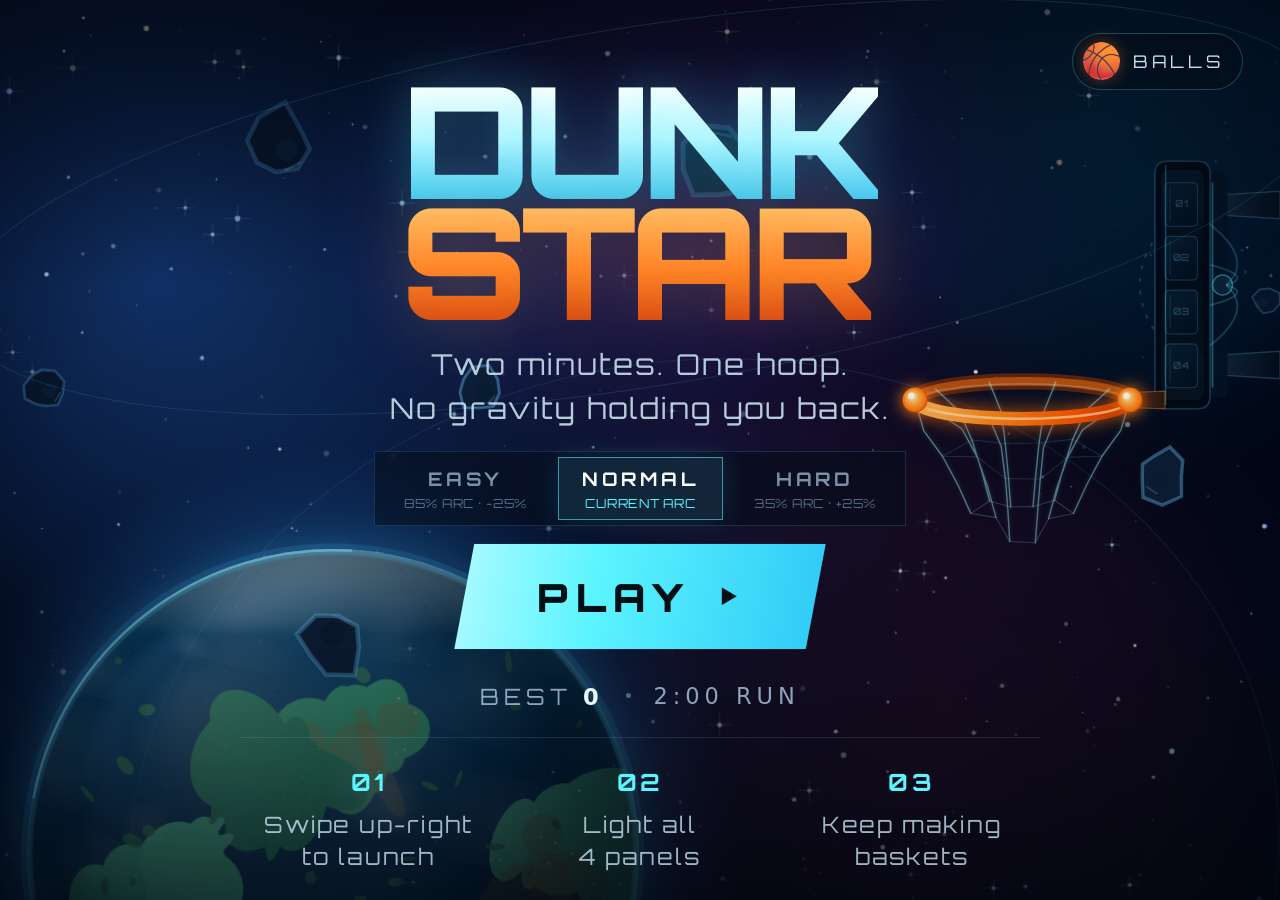
==== commit 4233b6a9: "game update" ====
--- a/dunkstar/index.html
+++ b/dunkstar/index.html
@@ -5,7 +5,7 @@
   <meta name="viewport" content="width=device-width, initial-scale=1, viewport-fit=cover, maximum-scale=1, user-scalable=no">
   <meta name="theme-color" content="#04060f">
   <meta name="color-scheme" content="dark">
-  <meta name="description" content="DUNKSTAR — a two-minute neon space-basketball shootout. Drag to aim, chain clean shots and light all four backboard panels.">
+  <meta name="description" content="DUNKSTAR — a two-minute neon space-basketball shootout. Drag to aim, chain baskets and light all four backboard panels.">
   <title>DUNKSTAR</title>
 
   <!-- Installable app shell: home-screen icon, fullscreen launch, offline play. -->
@@ -17,7 +17,7 @@
   <link rel="apple-touch-icon" sizes="180x180" href="./assets/icons/icon-180.png">
   <link rel="icon" type="image/svg+xml" href="./assets/icons/icon.svg">
 
-  <link rel="stylesheet" href="./styles.css?v=14">
+  <link rel="stylesheet" href="./styles.css?v=15">
 </head>
 <body>
   <div id="app">
@@ -38,6 +38,7 @@
             <span class="hud-label">SCORE</span>
             <span id="score" class="score">0</span>
             <span id="best-hud" class="hud-best">BEST 0</span>
+            <span id="hud-diff" class="hud-diff">NORMAL</span>
           </div>
 
           <div class="hud-buttons">
@@ -58,7 +59,7 @@
 
         <div class="streak" id="streak">
           <div class="streak-top">
-            <span id="streak-name">CLEAN SHOT</span>
+            <span id="streak-name">MAKE STREAK</span>
             <span id="streak-mult">×1.0</span>
           </div>
           <div class="streak-track"><div id="streak-fill"></div></div>
@@ -89,6 +90,17 @@
           <div class="title-content">
             <h1 class="logo" aria-label="Dunkstar"><span class="logo-dunk">DUNK</span><span class="logo-star">STAR</span></h1>
             <p class="tagline">Two minutes. One hoop.<br>No gravity holding you back.</p>
+            <div id="difficulty" class="difficulty" role="group" aria-label="Difficulty">
+              <button class="diff-btn" type="button" data-difficulty="easy" aria-pressed="false">
+                <b>EASY</b><span>85% ARC &middot; -25%</span>
+              </button>
+              <button class="diff-btn active" type="button" data-difficulty="normal" aria-pressed="true">
+                <b>NORMAL</b><span>CURRENT ARC</span>
+              </button>
+              <button class="diff-btn" type="button" data-difficulty="hard" aria-pressed="false">
+                <b>HARD</b><span>35% ARC &middot; +25%</span>
+              </button>
+            </div>
             <button id="btn-play" class="cta" type="button">
               <span>PLAY</span>
               <svg viewBox="0 0 24 24" aria-hidden="true"><path class="fill" d="M8 5.5l11 6.5-11 6.5z"></path></svg>
@@ -101,7 +113,7 @@
             <div class="how">
               <div class="how-item"><b>01</b><span>Swipe up-right<br>to launch</span></div>
               <div class="how-item"><b>02</b><span>Light all<br>4 panels</span></div>
-              <div class="how-item"><b>03</b><span>Chain clean<br>shots</span></div>
+              <div class="how-item"><b>03</b><span>Keep making<br>baskets</span></div>
             </div>
           </div>
         </section>
@@ -125,7 +137,7 @@
             <div class="stats">
               <div class="stat"><span>BASKETS</span><b id="stat-baskets">0</b></div>
               <div class="stat"><span>ACCURACY</span><b id="stat-accuracy">0%</b></div>
-              <div class="stat"><span>BEST CLEAN</span><b id="stat-streak">0</b></div>
+              <div class="stat"><span>BEST STREAK</span><b id="stat-streak">0</b></div>
               <div class="stat"><span>BEST SCORE</span><b id="stat-best">0</b></div>
             </div>
             <button id="btn-again" class="cta" type="button"><span>PLAY AGAIN</span></button>
--- a/dunkstar/styles.css
+++ b/dunkstar/styles.css
@@ -211,6 +211,17 @@
   font-size: calc(17px * var(--s));
   letter-spacing: 0.22em;
   color: rgba(190, 222, 242, 0.64);
+}
+
+.hud-diff {
+  display: inline-block;
+  margin-top: calc(6px * var(--s));
+  padding: calc(3px * var(--s)) calc(10px * var(--s));
+  border: 1px solid rgba(122, 216, 255, 0.26);
+  border-radius: 999px;
+  font-size: calc(12px * var(--s));
+  letter-spacing: 0.2em;
+  color: rgba(190, 230, 250, 0.78);
 }
 
 .hud-buttons {
@@ -575,6 +586,64 @@
   font-weight: 400;
 }
 
+.difficulty {
+  display: flex;
+  gap: calc(6px * var(--s));
+  margin-top: calc(16px * var(--s));
+  padding: calc(4px * var(--s));
+  border: 1px solid rgba(120, 205, 240, 0.16);
+  background: rgba(6, 14, 26, 0.55);
+  backdrop-filter: blur(4px);
+}
+
+.diff-btn {
+  pointer-events: auto;
+  display: flex;
+  flex-direction: column;
+  align-items: center;
+  gap: calc(3px * var(--s));
+  padding: calc(7px * var(--s)) calc(18px * var(--s));
+  border: 1px solid transparent;
+  background: transparent;
+  color: rgba(178, 214, 236, 0.66);
+  font-family: var(--font);
+  font-size: calc(15px * var(--s));
+  letter-spacing: 0.16em;
+  cursor: pointer;
+  transition: border-color 0.15s, background 0.15s, color 0.15s, box-shadow 0.15s;
+}
+
+.diff-btn b {
+  font-weight: 700;
+  letter-spacing: 0.2em;
+}
+
+.diff-btn span {
+  font-size: calc(10px * var(--s));
+  letter-spacing: 0.06em;
+  color: rgba(158, 200, 224, 0.5);
+}
+
+.diff-btn:hover {
+  color: #fff;
+  border-color: rgba(92, 244, 255, 0.3);
+}
+
+.diff-btn.active {
+  border-color: rgba(92, 244, 255, 0.55);
+  background: rgba(92, 244, 255, 0.1);
+  color: #fff;
+  box-shadow: 0 0 calc(22px * var(--s)) rgba(92, 244, 255, 0.12);
+}
+
+.diff-btn.active span {
+  color: var(--cyan);
+}
+
+.difficulty + .cta {
+  margin-top: calc(14px * var(--s));
+}
+
 .cta {
   position: relative;
   display: inline-flex;
@@ -644,8 +713,8 @@
   grid-template-columns: repeat(3, 1fr);
   gap: calc(12px * var(--s));
   width: 100%;
-  margin-top: calc(42px * var(--s));
-  padding-top: calc(26px * var(--s));
+  margin-top: calc(22px * var(--s));
+  padding-top: calc(22px * var(--s));
   border-top: 1px solid rgba(120, 205, 240, 0.14);
 }
 
@@ -687,6 +756,8 @@
 
 .panel-balls {
   max-width: calc(820px * var(--s));
+  max-height: calc(100% - 32px);
+  overflow-y: auto;
 }
 
 .ball-grid {
@@ -1228,6 +1299,32 @@
     font-size: max(calc(31px * var(--s)), 17px);
   }
 
+  .difficulty {
+    gap: 4px;
+    margin-top: 12px;
+    padding: 4px;
+  }
+
+  .diff-btn {
+    padding: 7px 10px;
+    font-size: max(calc(15px * var(--s)), 9px);
+    letter-spacing: 0.1em;
+  }
+
+  .diff-btn span {
+    font-size: max(calc(10px * var(--s)), 7px);
+    letter-spacing: 0.02em;
+  }
+
+  .difficulty + .cta {
+    margin-top: 14px;
+  }
+
+  .hud-diff {
+    font-size: max(calc(12px * var(--s)), 7px);
+    padding: 2px 7px;
+  }
+
   .title-meta,
   .how-item {
     font-size: max(calc(18px * var(--s)), 9px);
